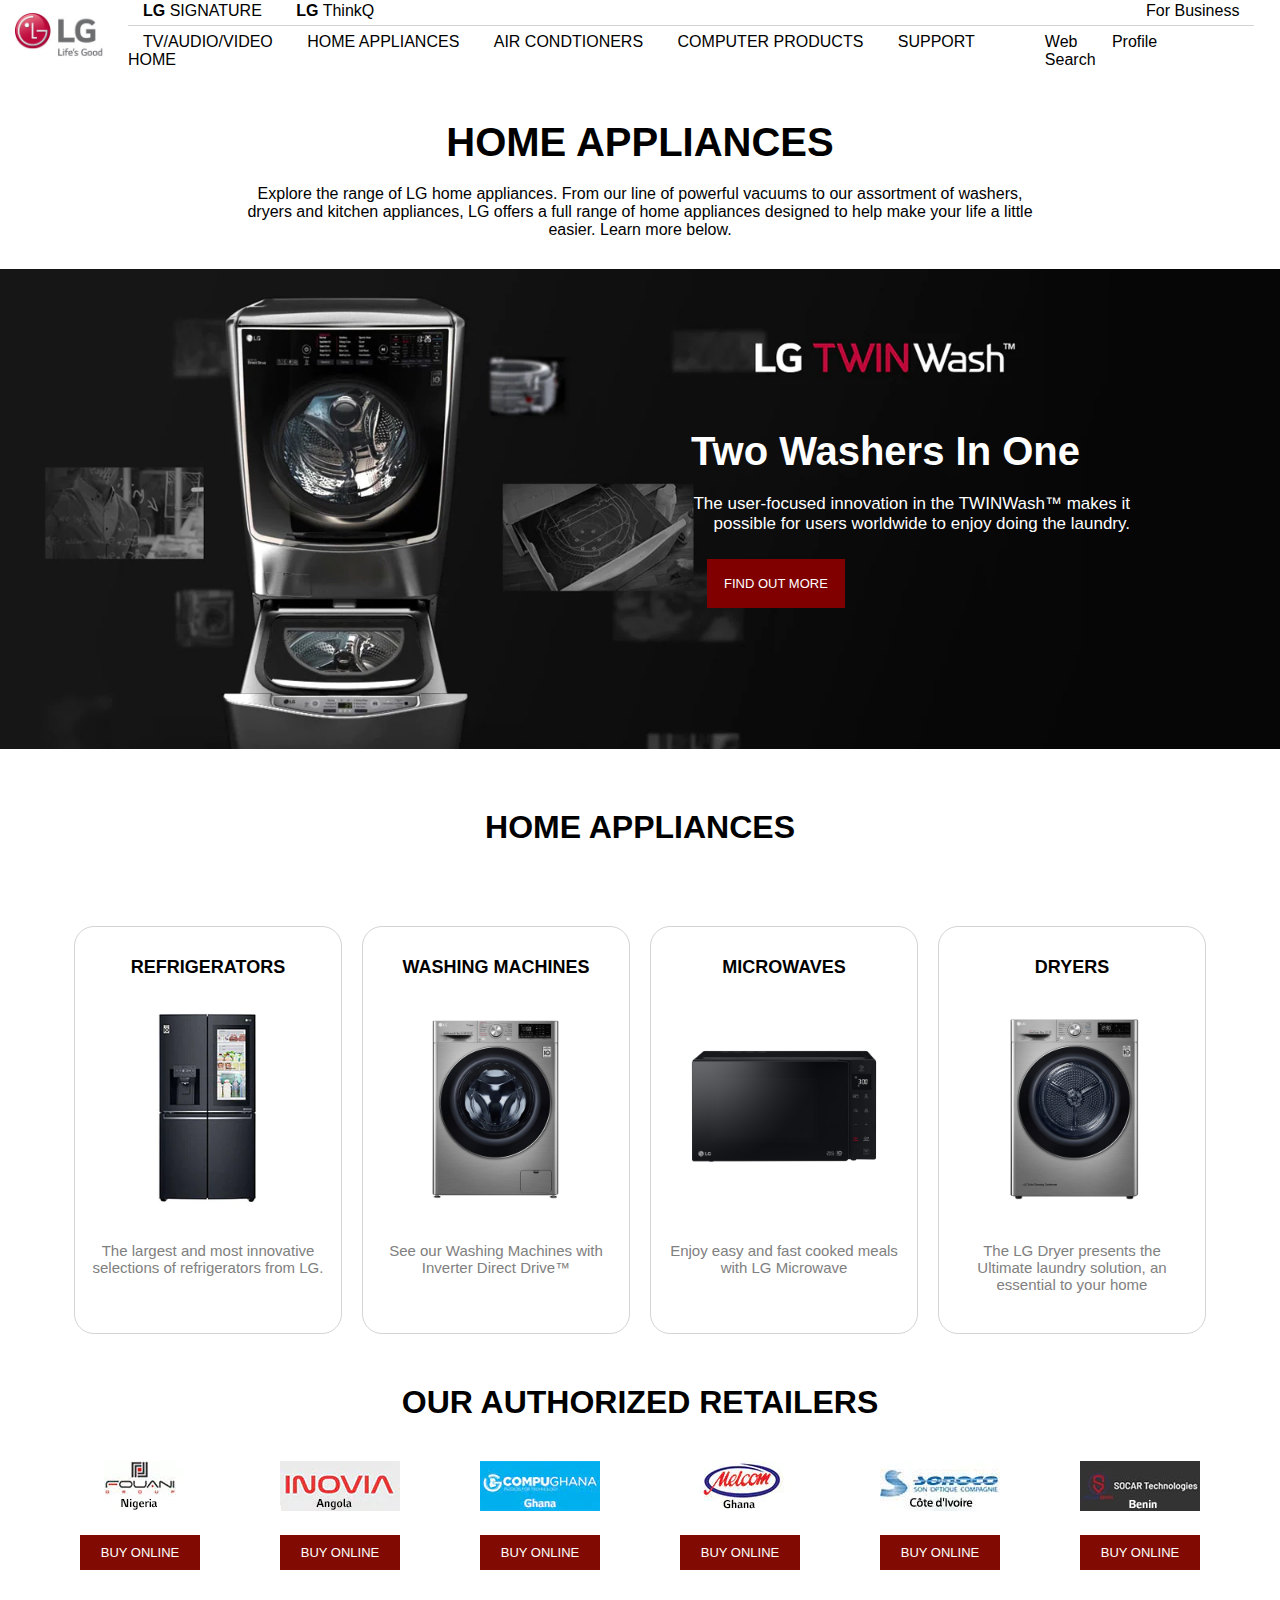
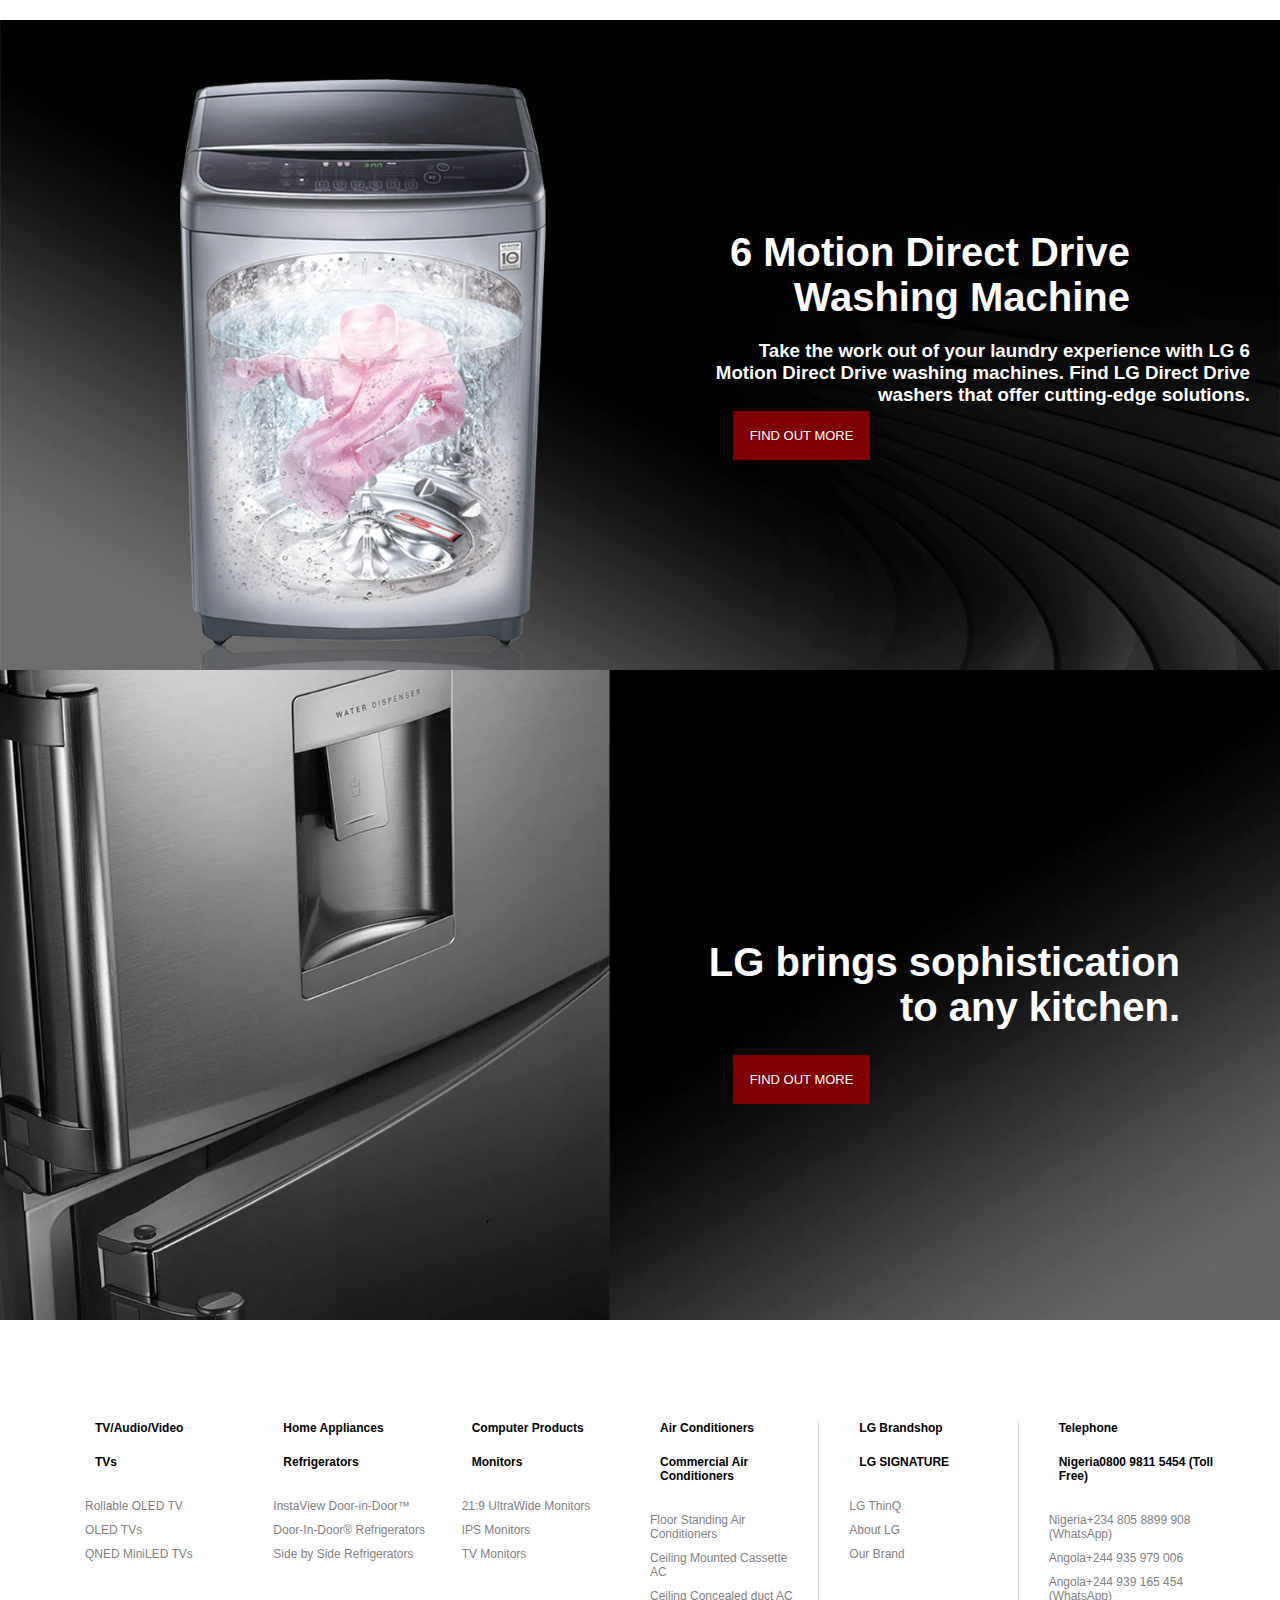
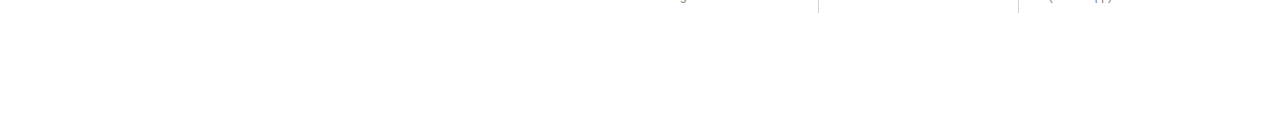
==== home_appliances.html @ 8df19f79 "we are adding our first page" ====
<!DOCTYPE html>
<html lang="en">

<head>
    <meta charset="UTF-8">
    <meta http-equiv="X-UA-Compatible" content="IE=edge">
    <meta name="viewport" content="width=device-width, initial-scale=1.0">
    <title>home appliances</title>
    <link rel="stylesheet" href="css/main.css">
</head>

<body>
    <div class="header">
        <div class="logo">
            <a href="index.html">
                <img src="img/logo.jpg" alt=""></a>
        </div>

        <div class="nav-links">
            <div class="row1">
                <div class="left">
                    <a href="#"><b>LG</b> SIGNATURE</a>
                    <a href="#"><b>LG</b> ThinkQ</a>
                </div>
                <div class="right">
                    <a href="#">For Business</a>
                </div>
            </div>
            <div class="row2">
                <div class="left">
                    <a href="tv_audio_video.html">TV/AUDIO/VIDEO</a>
                    <a href="home_appliances.html">HOME APPLIANCES</a>
                    <a href="#">AIR CONDTIONERS</a>
                    <a href="#">COMPUTER PRODUCTS</a>
                    <a href="#">SUPPORT HOME</a>
                </div>
                <div class="right">
                    <a href="#">Web</a>
                    <a href="#">Profile</a>
                    <a href="#">Search</a>
                </div>
            </div>
        </div>
    </div>

    <div class="home1">
        <h1>HOME APPLIANCES</h1>
        <p>Explore the range of LG home appliances. From our line of powerful vacuums to our assortment of washers, <br>
            dryers and kitchen appliances, LG offers a full range of home appliances designed to help make your life a
            little <br> easier. Learn more below.</p>
    </div>

    <div class="home2">
        <h1>Two Washers In One</h1>
        <h2>The user-focused innovation in the TWINWash™ makes it <br> possible for users worldwide to enjoy doing the
            laundry.</h2>
        <a href="#">FIND OUT MORE</a>
    </div>

    <div class="home3">
        <h1>HOME APPLIANCES</h1>
    </div>
    <div class="home33">
        <div class="col">
            <h1>REFRIGERATORS</h1>
            <img src="img/africa-homeappliances-supercategory-13.jpg" alt="">
            <p>The largest and most innovative <br> selections of refrigerators from LG.</p>
        </div>

        <div class="col">
            <h1>WASHING MACHINES</h1>
            <img src="img/africa-homeappliances-supercategory-6.jpg" alt="">
            <p>See our Washing Machines with <br> Inverter Direct Drive™</p>
        </div>

        <div class="col">
            <h1>MICROWAVES</h1>
            <img src="img/africa-homeappliances-supercategory-5.jpg" alt="">
            <p>Enjoy easy and fast cooked meals <br> with LG Microwave</p>
        </div>

        <div class="col">
            <h1>DRYERS</h1>
            <img src="img/africa-homeappliances-supercategory-8.jpg" alt="">
            <p>The LG Dryer presents the <br> Ultimate laundry solution, an <br> essential to your home</p>
        </div>
    </div>

    <div class="home4">
        <h1>OUR AUTHORIZED RETAILERS </h1>
    </div>

    <div class="home44">
        <div class="col">
            <img src="img/FOUANI.webp" alt="">
            <p>BUY ONLINE</p>
        </div>
        <div class="col">
            <img src="img/INOVIA.webp" alt="">
            <p>BUY ONLINE</p>
        </div>
        <div class="col">
            <img src="img/COMPUGHANA.webp" alt="">
            <p>BUY ONLINE</p>
        </div>
        <div class="col">
            <img src="img/MELCOM.webp" alt="">
            <p>BUY ONLINE</p>
        </div>
        <div class="col">
            <img src="img/SONOCO_v1.webp" alt="">
            <p>BUY ONLINE</p>
        </div>
        <div class="col">
            <img src="img/SOCAR.jpg" alt="">
            <p>BUY ONLINE</p>
        </div>
    </div>

    <div class="home5">
        <h1>6 Motion Direct Drive <br> Washing Machine</h1>
        <h3>Take the work out of your laundry experience with LG 6 <br> Motion Direct Drive washing machines. Find LG Direct Drive <br> washers that offer cutting-edge solutions.</h3>
        <a href="#">FIND OUT MORE</a>
    </div>
    <div class="home6">
        <h1>LG brings sophistication <br> to any kitchen.</h1>
        <a href="#">FIND OUT MORE</a>
    </div>

    <div class="footer-section">

        <div class="col1">
            <h3>TV/Audio/Video</h3>
            <h5>TVs</h5>
            <ul>
                <li>Rollable OLED TV</li>
                <li>OLED TVs</li>
                <li>QNED MiniLED TVs</li>
            </ul>
        </div>
        <div class="col1">
            <h3>Home Appliances</h3>
            <h5>Refrigerators</h5>
            <ul>
                <li>InstaView Door-in-Door™</li>
                <li>Door-In-Door® Refrigerators</li>
                <li>Side by Side Refrigerators</li>
            </ul>
        </div>
        <div class="col1">
            <h3>Computer Products</h3>
            <h5>Monitors</h5>
            <ul>
                <li>21:9 UltraWide Monitors</li>
                <li>IPS Monitors</li>
                <li>TV Monitors</li>
            </ul>
        </div>
        <div class="col1">
            <h3>Air Conditioners</h3>
            <h5>Commercial Air Conditioners</h5>
            <ul>
                <li>Floor Standing Air Conditioners</li>
                <li>Ceiling Mounted Cassette AC</li>
                <li>Ceiling Concealed duct AC</li>
            </ul>
        </div>
        <div class="col1 v-line">
            <h3>LG Brandshop</h3>
            <h5>LG SIGNATURE</h5>
            <ul>
                <li>LG ThinQ</li>
                <li>About LG</li>
                <li>Our Brand</li>
            </ul>
        </div>
        <div class="col1 v-line">
            <h3>Telephone</h3>
            <h5>Nigeria0800 9811 5454 (Toll Free)</h5>
            <ul>
                <li>Nigeria+234 805 8899 908 (WhatsApp)</li>
                <li>Angola+244 935 979 006</li>
                <li>Angola+244 939 165 454 (WhatsApp)</li>
            </ul>
        </div>
    </div>

</body>

</html>
---- css/main.css ----
*{padding: 0; margin: 0; font-family: sans-serif;}

/* Header section start */

.header{height: 70px; width: 100%; display: flex; align-items: center;}
.header .logo img{width: 90px;}
.header .logo{width: 10%;}
.header .nav-links{width: 88%;}
.header a{text-decoration: none;color: black;margin: 5px; padding: 10px;}
.header .nav-links .row1{display: flex; justify-content: space-between; border-bottom: 0.4px solid lightgray; padding-bottom: 5px;}
.header .nav-links .row2{display: flex;justify-content: space-between;padding-top: 7px;}

/* Header section End */

/* Slider section start */
.slider{width: 100%; height: 600px; background-image: url("../img/banner.webp"); background-repeat: no-repeat; background-size: cover;}
.slider a{text-decoration: none; color: white; background-color: rgba(128, 9, 0, 0.993); padding: 15px; position: absolute; top: 80%; left: 5%;}

/* Slider section end */

/* Section1 begin */
.section1{display: flex; width: 80%; text-align: center; margin: auto; margin-top: 100px; padding-bottom: 40px;}
.section1 img{width: 200px;}
.section1 .col{width: 29%; margin: 20px;border: 1px solid lightgray; border-radius: 20px; padding: 15px;}
.section1 h1{font-size: 15px; padding: 30px;}
.section1 p{padding: 15px; color: grey; font-size: 10px;}

/* Section1 end */

/* Complete start */
.complete{width: 100%; height: 250px; background-image: url("../img/B2B\ Banner-01-01.webp"); background-repeat: no-repeat; background-size: cover;}
.complete a{text-decoration: none; color: white; background-color: rgba(128, 9, 0, 0.993);padding: 7px; position: relative; top: 45%; left: 45%;}

/* Complete end */

/* Section2 start */
.section2{display: flex; width: 80%; text-align: center; margin: auto; margin-top: 30px;}
.section2 img{width: 300px;}
.section2 .col{width: 29%; margin: 10px;}
.section2 h1{font-size: 18px;text-align: left; padding-top: 15px;}
.section2 p{padding-top: 30px; color: gray; text-align: left; font-size: 10px;}
.section2 a{text-decoration: none; color: grey;}
/* Section2 end */

/* Section3 start */
.coli1{display: flex; align-items: center; margin: auto; margin-top: 50px; justify-content: space-around; width: 40%; font-size: 10px;}
.coli1 a{text-decoration: none; color: black;  border-bottom: 5px; border-color: solid black; padding-bottom: 15px;}
.section3{display: flex; width: 65%; text-align: center; margin: auto; margin-top: 10px; border-top: 0.5px solid lightgray;}
.section3 img{width: 120px; padding-top: 30px;}
.section3 p{font-size: 12px; padding-top: 30px; color: gray;}
/* Section3 end */

/* Section4 start */
.section4{width: 96%; display: flex; justify-content: space-around; margin: auto; margin-top: 100px;}
.section4 .col1{width: 38%; background-image: url(../img/africa-home-block-1-t.webp); height: 650px; background-size: cover; text-align: center;}
.section4 .col1 h2{color: white; padding-top: 50px;}
.section4 .col2{width: 58%;}
.section4 .col2 .img1,.img2{height: 317px;}
.section4 .col2 h2{padding-top: 20px; padding-left: 20px; color: black;}
.section4 .col2 .img1{background-image: url(../img/africa-home-block-2-d.webp); margin-bottom: 15px; background-size: cover;}
.section4 .col2 .img2{background-image: url(../img/africa-home-block-3-d.webp); margin-top: 15px; background-size: cover;}

/* footer-section start */
.footer-section{width: 90%; margin: auto; display: flex; justify-content: space-between; margin-top: 100px; margin-bottom: 100px;}
.footer-section h3, h5{color: black; font-size: 12px; padding-bottom: 20px; padding-left: 30px;}
.footer-section .col1{width: 17%; margin: 1px;}
.footer-section .col1 ul li{list-style: none; font-size: 12px; color: gray; margin: 10px; padding-left: 10px;}
.footer-section .v-line{border-left: 1px solid lightgray; padding-left: 10px;}
/* footer-section end */

/* TV/Audio/Video start */
.step1{text-align: center; padding: 30px; width: 40%; padding-left: 30%;}
.step1 p{padding-top: 20px; font-size: 12px;}
/* step1 end */

/* Step2 start*/
.step2{background-image: url(../img/Earbuds_Hero_Clean_D.webp); background-repeat: no-repeat; background-size: cover; height: 500px;}
.step2 h1, h2, h3{color: white; padding-left: 70px;}
.step2 h2{padding-top: 150px; font-size: 25px; padding-bottom: 20px;}
.step2 h1{font-size: 40px; padding-bottom: 20px;}
.step2 a{padding: 20px; text-decoration: none; color: white; background-color: rgba(128, 9, 0, 0.993); position: relative;top: 8%; left: 5%; font-size: 12px;}
/* Step2 end */

/* Step3 start */
.step3{display: flex; width: 90%; text-align: center; margin: auto; margin-top: 30px;}
.step3 img{width: 200px;}
.step3 .col{width: 25%; margin: 10px; border: 1px solid lightgray; border-radius: 20px;}
.step3 h1{font-size: 18px; padding: 30px;}
.step3 p{padding-top: 30px; color: gray; font-size: 15px; padding-bottom: 40px;}
/* Step3 end */

/* Step33 start */
.step33{display: flex; width: 90%; text-align: center; margin: auto; margin-top: 30px;}
.step33 img{width: 200px;}
.step33 .col{width: 25%; margin: 10px; border: 1px solid lightgray; border-radius: 20px;}
.step33 h1{font-size: 18px; padding: 30px;}
.step33 p{padding-top: 30px; color: gray; font-size: 15px; padding-bottom: 40px;}
/* Step33 end */

/* Step4 start */
.step4 h1{text-align: center; padding-top: 40px; padding-bottom: 40px;}
.step44 {display: flex; justify-content: space-evenly; text-align: center; padding-bottom: 50px;}
.step44 img{padding-bottom: 20px;}
.step44 p{color: white; background-color: rgba(128, 9, 0, 0.993);padding: 10px; font-size: 13px;}
/* Step44 end */

/* Step5 start */
.step5{background-image: url(../img/africa-tvaudiovideo-pdp-1-d.webp); background-repeat: no-repeat; background-size: cover; height: 650px; text-align: right; }
.step5 h2{color: black; padding-top: 250px; padding-right: 130px; font-size: 27px;}
.step5 h1{font-size: 45px; padding-top: 20px; padding-right: 40px; padding-bottom: 20px;}
.step5 a{text-decoration: none; color: white; background-color: maroon; padding: 17px; font-size: 13px; position: relative; right: 32%; width: 100px;}
/* Step5 end */
/* Step6 start */
.step6{background-image: url(../img/africa-tvaudiovideo-pdp-2-d.webp); background-repeat: no-repeat; background-size: cover; height: 500px; text-align: right;}
.step6 h1{font-size: 40px; color: white; position: relative;right: 6%; padding-top: 160px;padding-bottom: 40px;}
.step6 a{text-decoration: none; color: white; background-color: maroon; padding: 17px; font-size: 13px; position: relative; right: 32%; width: 100px;}
/* Step6 end */

/* Step7 start */
.step7{background-image: url(../img/africa-tvaudiovideo-pdp-3-d.webp);background-repeat: no-repeat; background-size: cover; height: 500px;}
.step7 h1{font-size: 40px; color: white; margin: auto; padding-left: 70px; padding-top: 170px; padding-bottom: 30px;}
.step7 a{text-decoration: none; color: white; background-color: maroon; padding: 17px; font-size: 13px; width: 100px; position: relative; left: 5%;}
/* Step7 end */

/* footer-section start */
.footer-section{width: 90%; margin: auto; display: flex; justify-content: space-between; margin-top: 100px; margin-bottom: 100px;}
.footer-section h3, h5{color: black; font-size: 12px; padding-bottom: 20px; padding-left: 30px;}
.footer-section .col1{width: 17%; margin: 1px;}
.footer-section .col1 ul li{list-style: none; font-size: 12px; color: gray; margin: 10px; padding-left: 10px;}
.footer-section .v-line{border-left: 1px solid lightgray; padding-left: 10px;}
/* footer-section end */

/* HOME APPLIANCES start */
/* home start */
.home1{text-align: center; padding-top: 50px; padding-bottom: 30px;}
.home1 h1{font-size: 40px; padding-bottom: 20px;}
.home2{background-image: url(../img/africa-homeappliances-hero-1-d.jpg); background-repeat: no-repeat; background-size: cover;height: 480px; text-align: right;}
.home2 h1{font-size: 40px; color: white; padding-top: 160px; padding-right: 200px; padding-bottom: 20px;}
.home2 h2{font-size: 17px; font-weight: lighter; padding-bottom: 40px; padding-right: 150px;}
.home2 a{text-decoration: none; color: white; background-color: maroon; padding: 17px; font-size: 13px; width: 100px; position: relative; right: 34%;}
/* Home2 end */

/* Home3 start */
.home3 h1{text-align: center; padding-top: 60px; padding-bottom: 40px;}
.home33{display: flex; width: 90%; margin: auto; margin-top: 30px; text-align: center;}
.home33 img{width: 200px;}
.home33 .col{width: 25%; margin: 10px; border: 1px solid lightgray; border-radius: 20px;}
.home33 h1{font-size: 18px; padding: 30px;}
.home33 p{padding-top: 30px; color: gray; font-size: 15px; padding-bottom: 40px;}
/* home33 end */

/* home4 start */
.home4 h1{text-align: center; padding-top: 40px; padding-bottom: 40px;}
.home44 {display: flex; justify-content: space-evenly; text-align: center; padding-bottom: 50px;}
.home44 img{padding-bottom: 20px;}
.home44 p{color: white; background-color: rgba(128, 9, 0, 0.993);padding: 10px; font-size: 13px;}
/* home44 end */
/* home5 start */
.home5{background-image: url(../img/africa-homeappliances-supercategory-5\(1\).jpg); background-repeat: no-repeat; background-size: cover; height: 650px; text-align: right; }
.home5 h1{color: white; padding-top: 210px; padding-right: 150px; font-size: 40px;}
.home5 h3{padding-top: 20px; padding-right: 30px; padding-bottom: 20px;}
.home5 a{text-decoration: none; color: white; background-color: maroon; padding: 17px; font-size: 13px; position: relative; right: 32%; width: 100px;}
/* Home5 end */
/* Home6 start */
.home6{background-image: url(../img/africa-homeappliances-supercategory-6\(1\).jpg); background-repeat: no-repeat; background-size: cover; height: 650px; text-align: right;}
.home6 h1{color: white; padding-top: 270px; font-size: 40px; padding-right: 100px; padding-bottom: 40px;}
.home6 a{text-decoration: none; color: white; background-color: maroon; padding: 17px; font-size: 13px; position: relative; right: 32%; width: 100px;}
/* Home6 end */
/* footer-section start */
.footer-section{width: 90%; margin: auto; display: flex; justify-content: space-between; margin-top: 100px; margin-bottom: 100px;}
.footer-section h3, h5{color: black; font-size: 12px; padding-bottom: 20px; padding-left: 30px;}
.footer-section .col1{width: 17%; margin: 1px;}
.footer-section .col1 ul li{list-style: none; font-size: 12px; color: gray; margin: 10px; padding-left: 10px;}
.footer-section .v-line{border-left: 1px solid lightgray; padding-left: 10px;}
/* footer-section end */
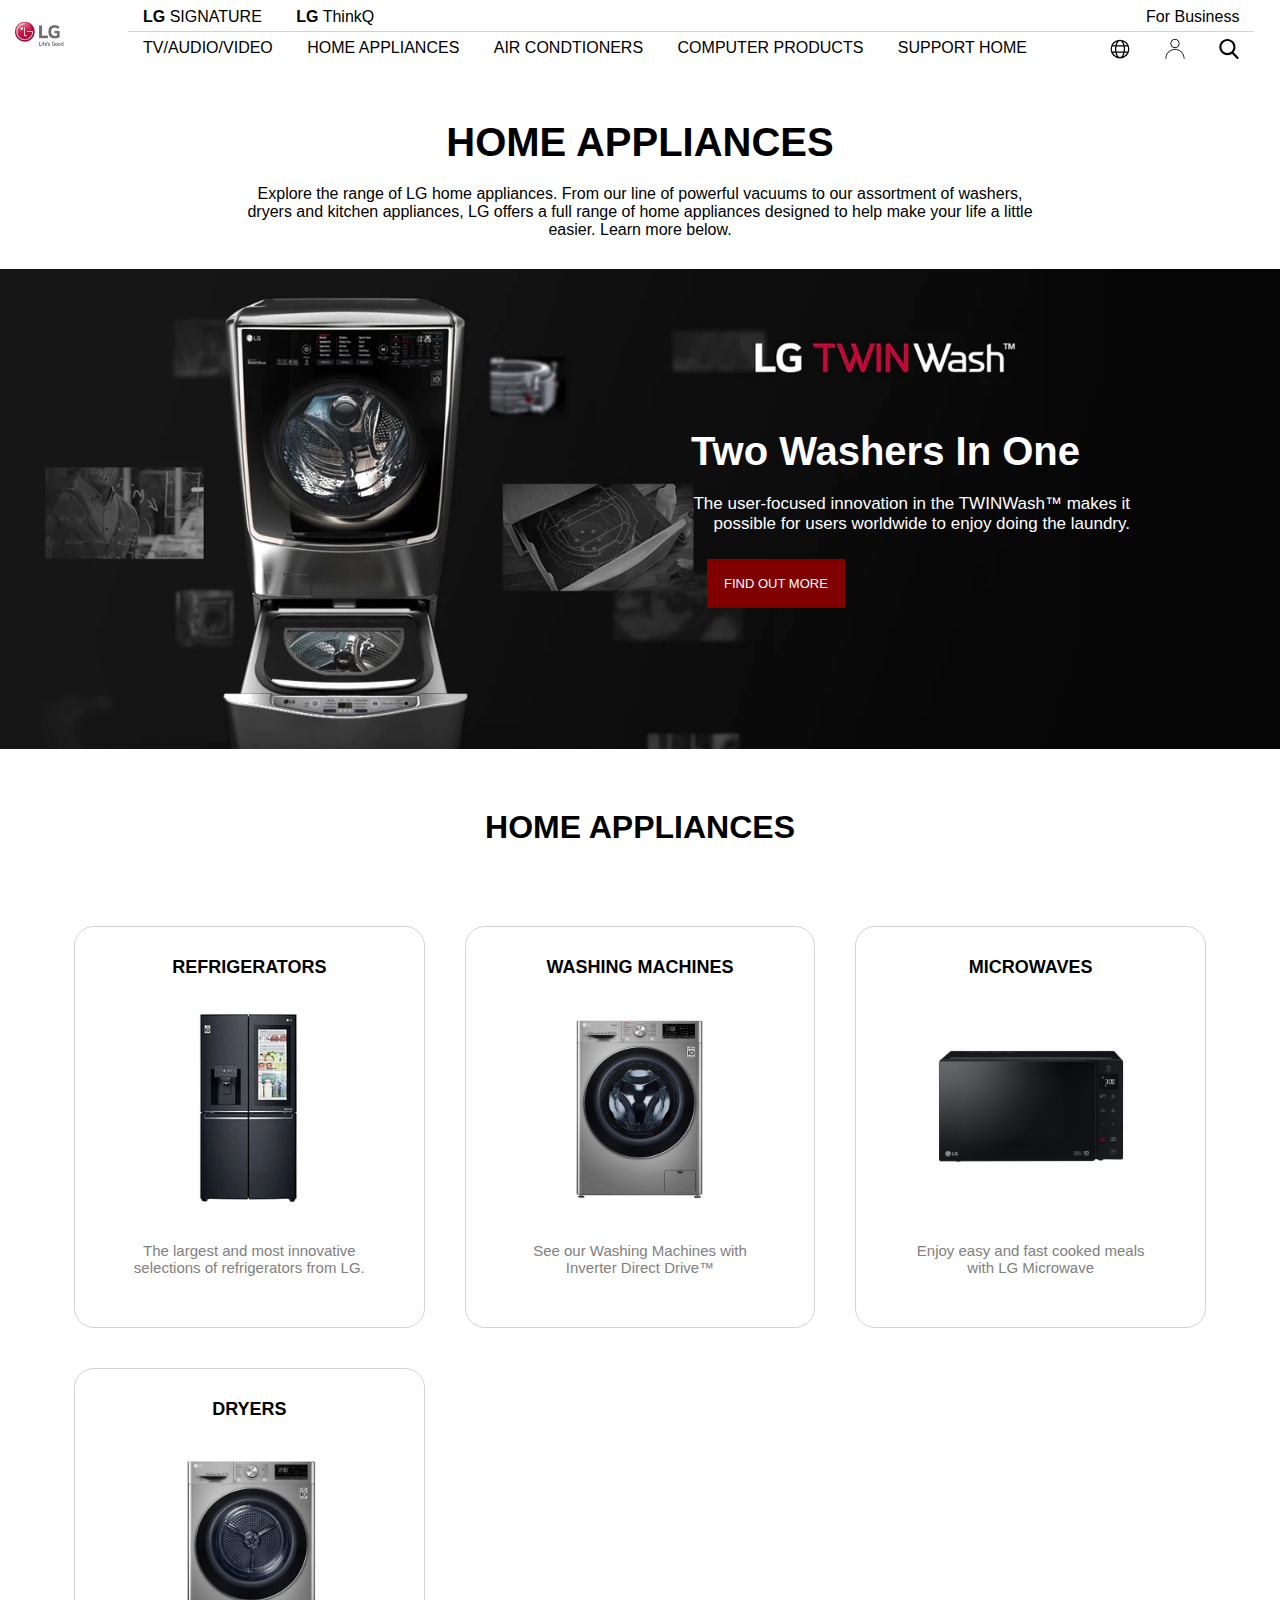
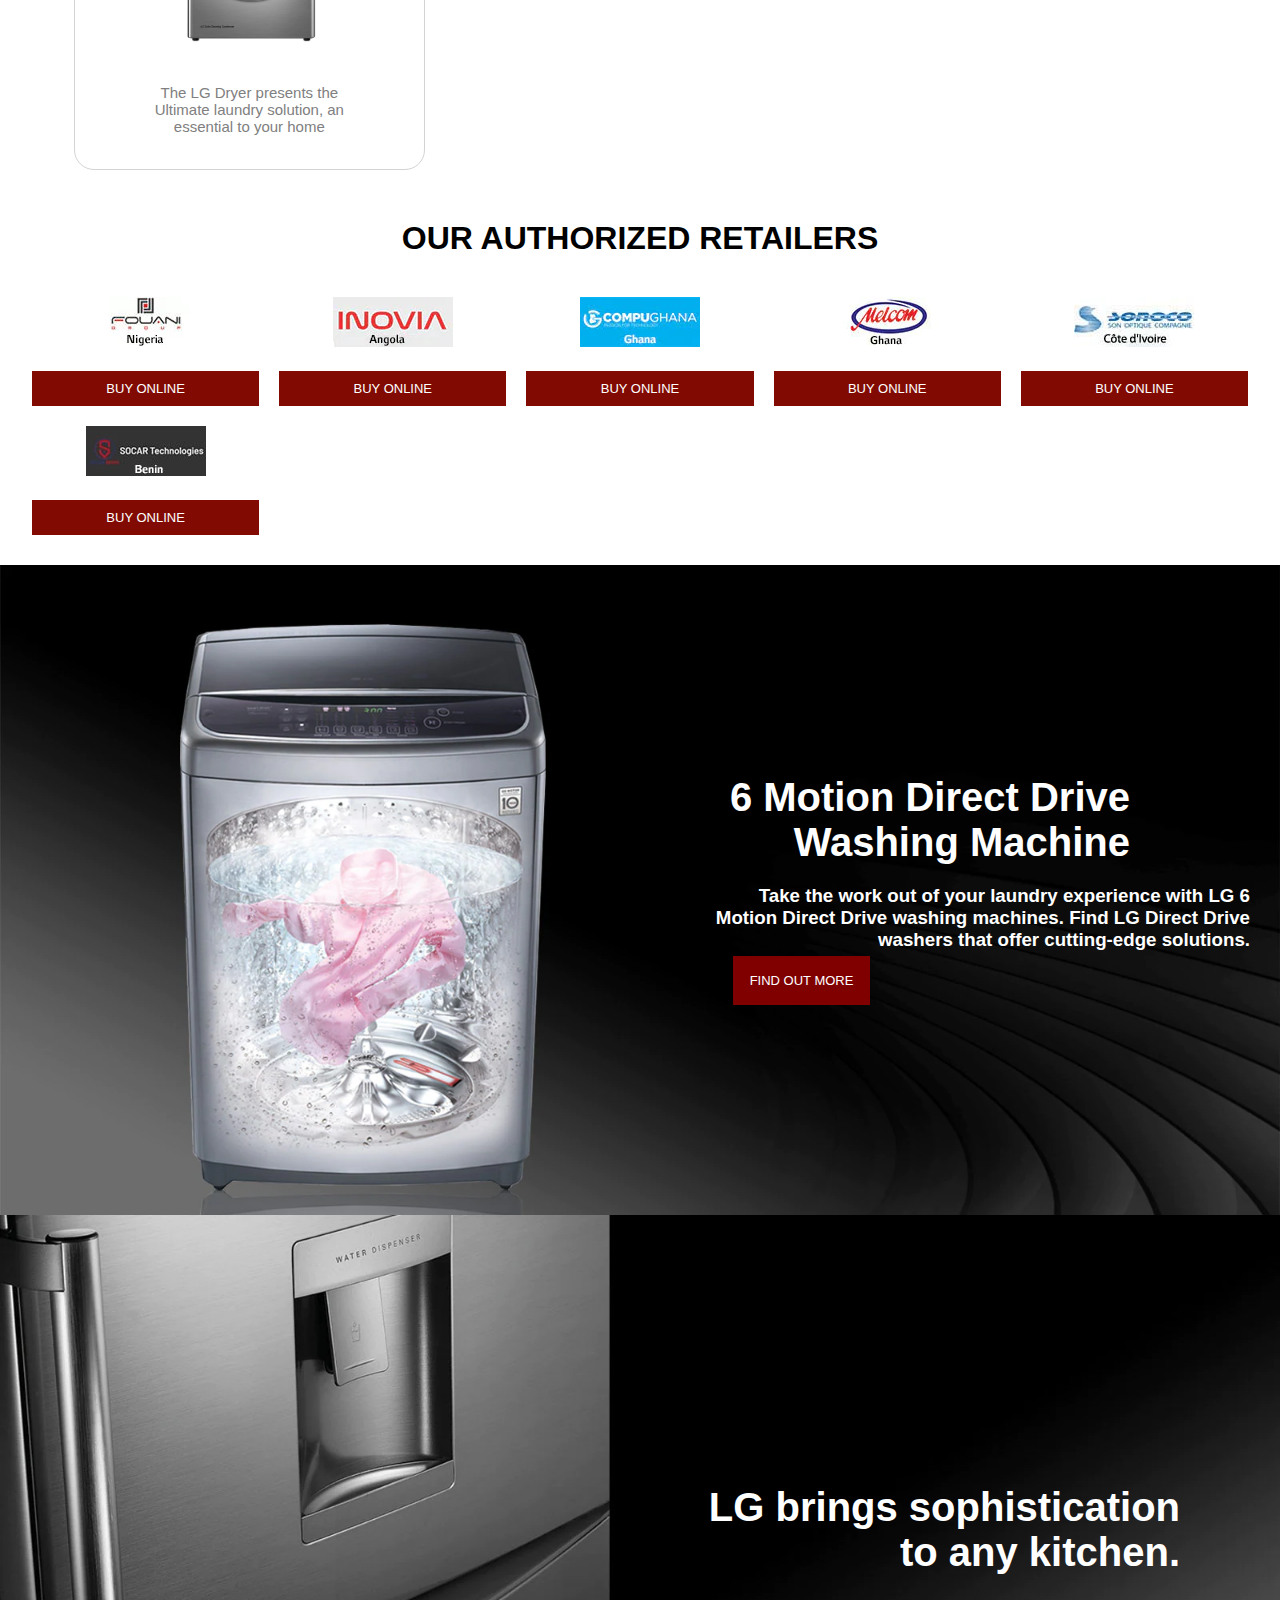
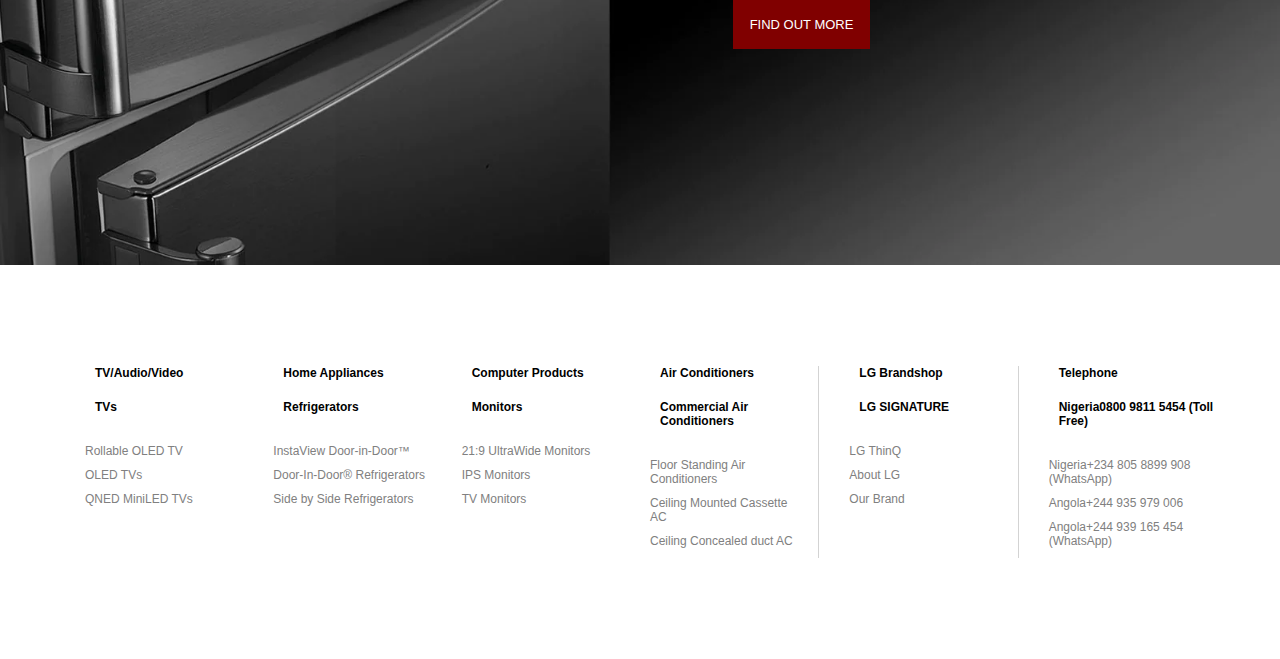
==== commit 7a280d57: "new changes" ====
--- a/home_appliances.html
+++ b/home_appliances.html
@@ -11,6 +11,10 @@
 
 <body>
     <div class="header">
+        <div class="mobile-icon">
+            <a href="#"><img src="img/menu icon.png" alt=""></a>
+            <a href="#"><img src="img/search.svg" alt=""></a>
+        </div>
         <div class="logo">
             <a href="index.html">
                 <img src="img/logo.jpg" alt=""></a>
@@ -35,11 +39,31 @@
                     <a href="#">SUPPORT HOME</a>
                 </div>
                 <div class="right">
-                    <a href="#">Web</a>
-                    <a href="#">Profile</a>
-                    <a href="#">Search</a>
-                </div>
-            </div>
+                    <a href="#"><img src="img/web.svg" alt=""></a>
+                    <a href="#"><img src="img/profile.svg" alt=""></a>
+                    <a href="#"><img src="img/search.svg" alt=""></a>
+                </div>
+            </div>
+            <div class="row2-mobile">
+                <div class="left">
+                    <a href="#">PRODUCTS</a>
+                    <a href="#">SUPPORT HOME</a>
+                </div>
+                <div class="right">
+                    <a href="#"><img src="img/web.svg" alt=""></a>
+                    <a href="#"><img src="img/profile.svg" alt=""></a>
+                    <a href="#"><img src="img/search.svg" alt=""></a>
+                </div>
+            </div>
+            <div class="row1-mobile">
+                <a href="#"><img src="img/menu icon.png" alt=""></a>
+                <a href="#"><img src="img/search.svg" alt=""></a>
+                <a href="#"><img src="img/logo.jpg" alt=""></a>
+                <a href="#"><img src="img/profile.svg" alt=""></a>
+            </div>
+        </div>
+        <div class="mobile-icon">
+            <a href="#"><img src="img/profile.svg" alt=""></a>
         </div>
     </div>
 
@@ -119,7 +143,8 @@
 
     <div class="home5">
         <h1>6 Motion Direct Drive <br> Washing Machine</h1>
-        <h3>Take the work out of your laundry experience with LG 6 <br> Motion Direct Drive washing machines. Find LG Direct Drive <br> washers that offer cutting-edge solutions.</h3>
+        <h3>Take the work out of your laundry experience with LG 6 <br> Motion Direct Drive washing machines. Find LG
+            Direct Drive <br> washers that offer cutting-edge solutions.</h3>
         <a href="#">FIND OUT MORE</a>
     </div>
     <div class="home6">
--- a/css/main.css
+++ b/css/main.css
@@ -3,12 +3,16 @@
 /* Header section start */
 
 .header{height: 70px; width: 100%; display: flex; align-items: center;}
-.header .logo img{width: 90px;}
+.header .logo img{width: 50px;}
 .header .logo{width: 10%;}
 .header .nav-links{width: 88%;}
 .header a{text-decoration: none;color: black;margin: 5px; padding: 10px;}
 .header .nav-links .row1{display: flex; justify-content: space-between; border-bottom: 0.4px solid lightgray; padding-bottom: 5px;}
 .header .nav-links .row2{display: flex;justify-content: space-between;padding-top: 7px;}
+.header .nav-links .row2 img{width: 20px;}
+.header .nav-links .row2-mobile{display: none;}
+.header .mobile-icon{display: none;}
+.header .row1-mobile{display: none;}
 
 /* Header section End */
 
@@ -19,11 +23,11 @@
 /* Slider section end */
 
 /* Section1 begin */
-.section1{display: flex; width: 80%; text-align: center; margin: auto; margin-top: 100px; padding-bottom: 40px;}
-.section1 img{width: 200px;}
-.section1 .col{width: 29%; margin: 20px;border: 1px solid lightgray; border-radius: 20px; padding: 15px;}
-.section1 h1{font-size: 15px; padding: 30px;}
-.section1 p{padding: 15px; color: grey; font-size: 10px;}
+.section1{width: 90%; margin: auto; display: grid; grid-template-columns: repeat(auto-fill, minmax(300px, 1fr)); gap: 30px;padding-top: 50px; padding-bottom: 40px; text-align: center;}
+.section1 img{width: 220px;}
+.section1 .col{height: 400px; border: 1px solid lightgray; border-radius: 20px;}
+.section1 h1{font-size: 18px; padding: 30px;}
+.section1 p{padding: 15px; color: grey; font-size: 12px;}
 
 /* Section1 end */
 
@@ -34,18 +38,18 @@
 /* Complete end */
 
 /* Section2 start */
-.section2{display: flex; width: 80%; text-align: center; margin: auto; margin-top: 30px;}
+.section2{width: 90%; margin: auto; display: grid; grid-template-columns: repeat(auto-fill, minmax(300px, 1fr)); gap: 20px;padding-top: 50px; padding-bottom: 20px; text-align: left;}
 .section2 img{width: 300px;}
-.section2 .col{width: 29%; margin: 10px;}
+.section2 .col{height: 350px; margin: 10px;}
 .section2 h1{font-size: 18px;text-align: left; padding-top: 15px;}
 .section2 p{padding-top: 30px; color: gray; text-align: left; font-size: 10px;}
 .section2 a{text-decoration: none; color: grey;}
 /* Section2 end */
 
 /* Section3 start */
-.coli1{display: flex; align-items: center; margin: auto; margin-top: 50px; justify-content: space-around; width: 40%; font-size: 10px;}
+.coli1{display: flex;  margin: auto; margin-top: 50px; justify-content: space-around; width: 70%; font-size: 10px;}
 .coli1 a{text-decoration: none; color: black;  border-bottom: 5px; border-color: solid black; padding-bottom: 15px;}
-.section3{display: flex; width: 65%; text-align: center; margin: auto; margin-top: 10px; border-top: 0.5px solid lightgray;}
+.section3{width: 80%; margin: auto; display: grid; grid-template-columns: repeat(auto-fill, minmax(250px, 1fr));gap: 20px; text-align: center; border-top: 0.5px solid lightgray;}
 .section3 img{width: 120px; padding-top: 30px;}
 .section3 p{font-size: 12px; padding-top: 30px; color: gray;}
 /* Section3 end */
@@ -69,6 +73,9 @@
 /* footer-section end */
 
 /* TV/Audio/Video start */
+.header .nav-links .row2-mobile{display: none;}
+.header .mobile-icon{display: none;}
+.header .row1-mobile{display: none;}
 .step1{text-align: center; padding: 30px; width: 40%; padding-left: 30%;}
 .step1 p{padding-top: 20px; font-size: 12px;}
 /* step1 end */
@@ -82,24 +89,24 @@
 /* Step2 end */
 
 /* Step3 start */
-.step3{display: flex; width: 90%; text-align: center; margin: auto; margin-top: 30px;}
+.step3{width: 90%; margin: auto; padding-top: 30px; display: grid; grid-template-columns: repeat(auto-fill, minmax(250px, 1fr)); gap: 20px; text-align: center;}
 .step3 img{width: 200px;}
-.step3 .col{width: 25%; margin: 10px; border: 1px solid lightgray; border-radius: 20px;}
+.step3 .col{height: 400px; margin: 10px; border: 1px solid lightgray; border-radius: 20px;}
 .step3 h1{font-size: 18px; padding: 30px;}
 .step3 p{padding-top: 30px; color: gray; font-size: 15px; padding-bottom: 40px;}
 /* Step3 end */
 
 /* Step33 start */
-.step33{display: flex; width: 90%; text-align: center; margin: auto; margin-top: 30px;}
+.step33{width: 90%; margin: auto; padding-top: 30px; display: grid; grid-template-columns: repeat(auto-fill, minmax(250px, 1fr)); gap: 20px; text-align: center;}
 .step33 img{width: 200px;}
-.step33 .col{width: 25%; margin: 10px; border: 1px solid lightgray; border-radius: 20px;}
+.step33 .col{height: 400px; margin: 10px; border: 1px solid lightgray; border-radius: 20px;}
 .step33 h1{font-size: 18px; padding: 30px;}
 .step33 p{padding-top: 30px; color: gray; font-size: 15px; padding-bottom: 40px;}
 /* Step33 end */
 
 /* Step4 start */
 .step4 h1{text-align: center; padding-top: 40px; padding-bottom: 40px;}
-.step44 {display: flex; justify-content: space-evenly; text-align: center; padding-bottom: 50px;}
+.step44{width: 95%; margin: auto;display: grid; grid-template-columns: repeat(auto-fill, minmax(200px, 1fr)); gap: 20px; text-align: center; padding-bottom: 30px;}
 .step44 img{padding-bottom: 20px;}
 .step44 p{color: white; background-color: rgba(128, 9, 0, 0.993);padding: 10px; font-size: 13px;}
 /* Step44 end */
@@ -132,6 +139,9 @@
 
 /* HOME APPLIANCES start */
 /* home start */
+.header .nav-links .row2-mobile{display: none;}
+.header .mobile-icon{display: none;}
+.header .row1-mobile{display: none;}
 .home1{text-align: center; padding-top: 50px; padding-bottom: 30px;}
 .home1 h1{font-size: 40px; padding-bottom: 20px;}
 .home2{background-image: url(../img/africa-homeappliances-hero-1-d.jpg); background-repeat: no-repeat; background-size: cover;height: 480px; text-align: right;}
@@ -142,16 +152,16 @@
 
 /* Home3 start */
 .home3 h1{text-align: center; padding-top: 60px; padding-bottom: 40px;}
-.home33{display: flex; width: 90%; margin: auto; margin-top: 30px; text-align: center;}
+.home33{width: 90%; margin: auto; padding-top: 30px; display: grid; grid-template-columns: repeat(auto-fill, minmax(300px, 1fr)); gap: 20px; text-align: center;}
 .home33 img{width: 200px;}
-.home33 .col{width: 25%; margin: 10px; border: 1px solid lightgray; border-radius: 20px;}
+.home33 .col{height: 400px; margin: 10px; border: 1px solid lightgray; border-radius: 20px;} 
 .home33 h1{font-size: 18px; padding: 30px;}
 .home33 p{padding-top: 30px; color: gray; font-size: 15px; padding-bottom: 40px;}
-/* home33 end */
+/* home33 end
 
 /* home4 start */
 .home4 h1{text-align: center; padding-top: 40px; padding-bottom: 40px;}
-.home44 {display: flex; justify-content: space-evenly; text-align: center; padding-bottom: 50px;}
+.home44{width: 95%; margin: auto;display: grid; grid-template-columns: repeat(auto-fill, minmax(200px, 1fr)); gap: 20px; text-align: center; padding-bottom: 30px;}
 .home44 img{padding-bottom: 20px;}
 .home44 p{color: white; background-color: rgba(128, 9, 0, 0.993);padding: 10px; font-size: 13px;}
 /* home44 end */
@@ -172,4 +182,105 @@
 .footer-section .col1{width: 17%; margin: 1px;}
 .footer-section .col1 ul li{list-style: none; font-size: 12px; color: gray; margin: 10px; padding-left: 10px;}
 .footer-section .v-line{border-left: 1px solid lightgray; padding-left: 10px;}
-/* footer-section end */+/* footer-section end */
+
+/* CSS FOR MOBILE VERSION */
+/* Index page */
+@media (max-width:1050px) {
+    .header .nav-links{width: 90%;}
+    .header a{font-size: 10px;}   }
+
+@media (max-width:800px) {
+    .header .nav-links{width: 90%;}
+    .header .nav-links .row2-mobile{display: flex;justify-content: space-between;padding-top: 7px;}
+    .header .nav-links .row2-mobile img{width: 20px;}
+    .header .nav-links .row2{display: none;}
+    .slider{background-size: contain;height: 400px;}
+    .slider a{padding: 15px; position: absolute; top: 65%; left: 10%;}
+    .complete{background-size: contain; height: 200px;}
+    .complete a{left: 42%;}}
+
+    @media (max-width:485px) {
+    .header .logo{width: 140px;}
+    .header .nav-links{display: none;}
+    .header{justify-content: space-between; width: 100%;}
+    .header .mobile-icon{display: block}
+    .header .mobile-icon img{width: 20px;}
+    .slider{background-size: contain;height: 300px;}
+    .slider a{padding: 5px; position: absolute; top: 45%; left: 10%; font-size: 10px;}
+    .section1{display: block;margin-top: 20px;}
+    .section1 img{width: 200px;}
+    .complete a{padding: 5px; position: relative; top: 30%; left: 35%; font-size: 10px;}
+    .section2{margin-top: 0.5px}
+    .section2 img{width: 350px;}
+    .section4{display: block;}
+    .section4 .col1{width: 100%; text-align: center; height: 600px;}
+    .section4 .col2{width: 100%;}
+    .section4 .col2 .img1,.img2{height: 317px;}
+    .footer-section{width: 100%; display: block; text-align: left;}  }
+
+    /* Index page end */
+
+    /* TV_Audio page */
+
+    @media (max-width:1050px) {
+        .header .nav-links{width: 90%;}
+        .header a{font-size: 10px;}   }
+    
+    @media (max-width:800px) {
+        .header .nav-links{width: 90%;}
+        .header .nav-links .row2-mobile{display: flex;justify-content: space-between;padding-top: 7px;}
+        .header .nav-links .row2-mobile img{width: 20px;}
+        .header .nav-links .row2{display: none;}
+        .step2{width: 100%; background-size: contain;}
+        .step2 h2{padding-top: 80px; font-size: 20px; padding-bottom: 20px;}
+        .step2 a{padding: 15px; font-size: 10px;}}
+        
+        @media (max-width:485px) {
+        .header .logo{width: 140px;}
+        .step2{width: 100%; background-size: contain; height: 200px;}
+        .step2 h2{padding-top: 30px; font-size: 13px; padding-bottom: 10px;}
+        .step2 h1{font-size: 20px; padding-bottom: 0.5px;}
+        .step2 a{padding: 10px; font-size: 10px;position: relative;top: 5%; left: 15%;}
+        .step4 h1{text-align: center; padding-top: 40px; padding-bottom: 40px;}
+        .step4 h1{text-align: center; padding-top: 40px; padding-bottom: 40px;}
+        .step5{width: 100%; background-size: 420px;height: 400px; text-align: left;padding-bottom: 10px;}
+        .step5 h2{font-size: 15px; font-weight: lighter;padding-right: 50px;}
+        .step5 h1{font-size: 22px;font-weight: lighter; padding-top: 20px; padding-left: 65px; padding-bottom: 20px;}
+        .step5 a{padding: 10px; font-size: 10px; position: relative; left: 15%; width: 100px;}
+        .step6{width: 100%; height: 450px; background-size: 730px;}
+        .step6 h1{font-size: 20px;color: black; padding-top: 300px;position: relative;right: 40%;}
+        .step6 a{padding: 10px; font-size: 10px; position: relative; right: 70%;}
+        .step7{width: 100%; background-size: 420px; height: 270px;}
+        .step7 h1{font-size: 30px; color: black; margin: auto; padding-left: 20px; padding-top: 170px; padding-bottom: 30px;}
+        .step7 a{padding: 10px; font-size: 10px; position: relative; left: 5%;} }
+
+        /* TV_Audio page end */
+
+        /* Home_appliances page */
+        @media (max-width:1050px) {
+            .header .nav-links{width: 90%;}
+            .header a{font-size: 10px;}   }
+
+        @media (max-width:800px) {
+                .header .nav-links{width: 90%;}
+                .header .nav-links .row2-mobile{display: flex;justify-content: space-between;padding-top: 7px;}
+                .header .nav-links .row2-mobile img{width: 20px;}
+                .header .nav-links .row2{display: none;}
+                .home2{width: 100%;background-size: 800px;height: 300px;}
+                .home2 h1{font-size: 27px;text-align: right; padding-top: 70px; padding-bottom: 5px; padding-left: 0.5px;}
+                .home2 h2{padding-top: 5px; font-size: 13px; padding-bottom: 20px;}
+                .home2 a{padding: 10px; font-size: 10px;}
+                .home3 h1{text-align: center; padding-top: 40px; padding-bottom: 40px;}}
+
+        @media (max-width:485px) {
+                .home2{width: 100%; background-size: cover top; height: 300px;}
+                .home5{background-size: 650px; height: 570px; text-align: left; }
+                .home5 h1{color: black; padding-top: 350px; padding-left: 20px; font-size: 25px;}
+                .home5 h3{padding-top: 20px;padding-left: 20px; padding-bottom: 20px; color: black; font-size: 15px; font-weight: lighter;}
+                .home5 a{padding: 10px; font-size: 10px; position: relative; left:5%;}
+                .home6{background-size: 650px; height:430px; text-align: left;}
+                .home6 h1{color: black; padding-top: 370px; font-size: 25px; padding-left: 20px; padding-bottom: 20px;}
+                .home6 a{padding: 10px; font-size: 10px; position: relative; left: 5%;}}
+
+        /* Home_appliances page end */